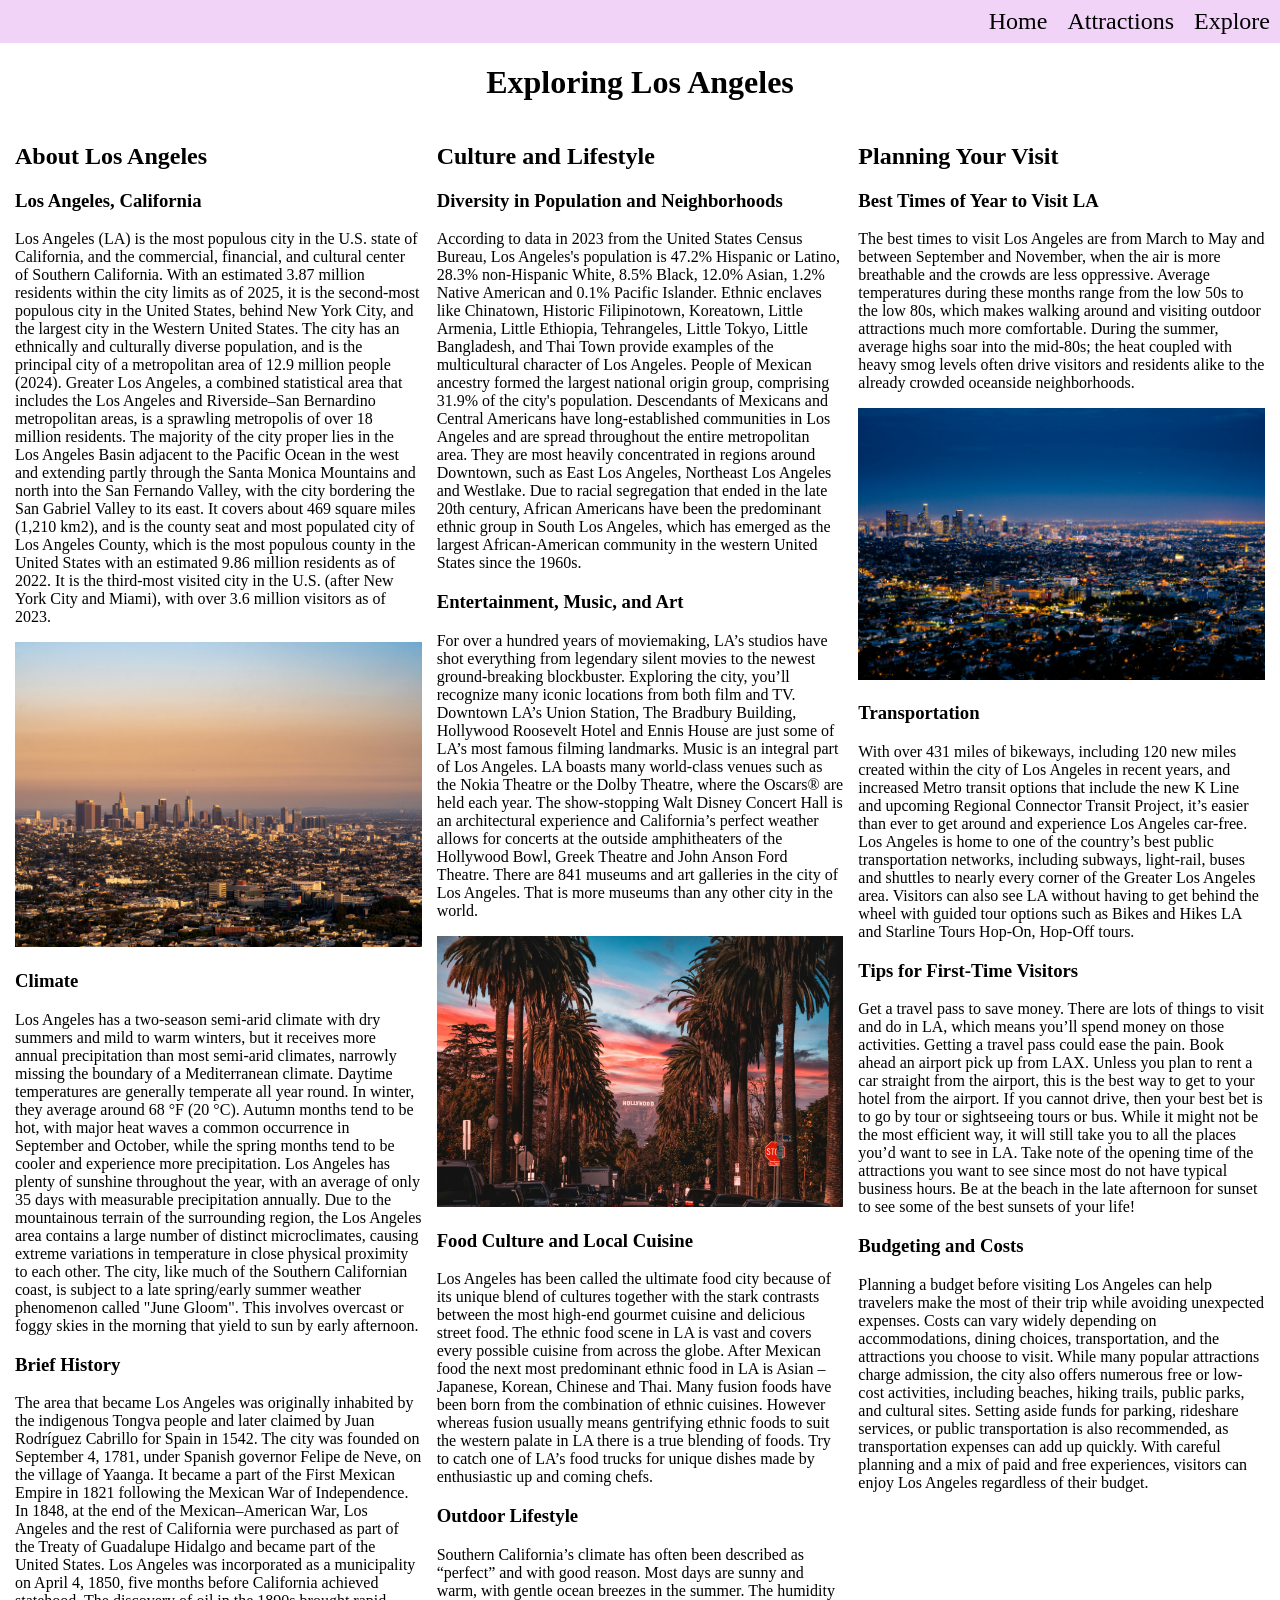
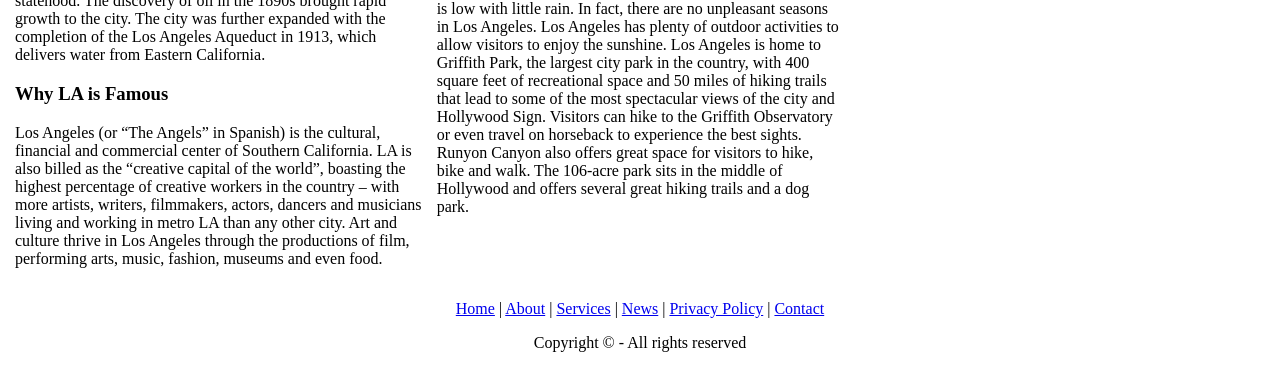
==== index.html @ dab66c5c "Changed medium screen layout again" ====
<!DOCTYPE html>
<html lang="en">
    <head>
        <meta charset="UTF-8">
        <title>Home</title>
        <link rel="stylesheet" href="style.css">
    </head>
    <body>
        <nav class="primary">
            <ul class="navElements">
                <li><a href="index.html">Home</a></li>
                <li><a href="attractions.html">Attractions</a></li>
                <li><a href="local.html">Explore</a></li>
            </ul>
        </nav>
        <h1>Exploring Los Angeles</h1>
        <div class="grid-container">
            <!--ARTICLE 1-->
            <article class="article-one">
                <h2>About Los Angeles</h2>
                <h3>Los Angeles, California</h3>
                <p>Los Angeles (LA) is the most populous city in the U.S. state of California, and the commercial, financial, and cultural center of Southern California. With an estimated 3.87 million residents within the city limits as of 2025, it is the second-most populous city in the United States, behind New York City, and the largest city in the Western United States. The city has an ethnically and culturally diverse population, and is the principal city of a metropolitan area of 12.9 million people (2024). Greater Los Angeles, a combined statistical area that includes the Los Angeles and Riverside–San Bernardino metropolitan areas, is a sprawling metropolis of over 18 million residents. The majority of the city proper lies in the Los Angeles Basin adjacent to the Pacific Ocean in the west and extending partly through the Santa Monica Mountains and north into the San Fernando Valley, with the city bordering the San Gabriel Valley to its east. It covers about 469 square miles (1,210 km2), and is the county seat and most populated city of Los Angeles County, which is the most populous county in the United States with an estimated 9.86 million residents as of 2022. It is the third-most visited city in the U.S. (after New York City and Miami), with over 3.6 million visitors as of 2023.</p>
                <img src="images/index/skyline.jpg" alt="Los Angeles skyline" width="100%" class="right">
                <h3>Climate</h3>
                <p>Los Angeles has a two-season semi-arid climate with dry summers and mild to warm winters, but it receives more annual precipitation than most semi-arid climates, narrowly missing the boundary of a Mediterranean climate. Daytime temperatures are generally temperate all year round. In winter, they average around 68 °F (20 °C). Autumn months tend to be hot, with major heat waves a common occurrence in September and October, while the spring months tend to be cooler and experience more precipitation. Los Angeles has plenty of sunshine throughout the year, with an average of only 35 days with measurable precipitation annually. Due to the mountainous terrain of the surrounding region, the Los Angeles area contains a large number of distinct microclimates, causing extreme variations in temperature in close physical proximity to each other. The city, like much of the Southern Californian coast, is subject to a late spring/early summer weather phenomenon called "June Gloom". This involves overcast or foggy skies in the morning that yield to sun by early afternoon.</p>
                <h3>Brief History</h3>
                <p>The area that became Los Angeles was originally inhabited by the indigenous Tongva people and later claimed by Juan Rodríguez Cabrillo for Spain in 1542. The city was founded on September 4, 1781, under Spanish governor Felipe de Neve, on the village of Yaanga. It became a part of the First Mexican Empire in 1821 following the Mexican War of Independence. In 1848, at the end of the Mexican–American War, Los Angeles and the rest of California were purchased as part of the Treaty of Guadalupe Hidalgo and became part of the United States. Los Angeles was incorporated as a municipality on April 4, 1850, five months before California achieved statehood. The discovery of oil in the 1890s brought rapid growth to the city. The city was further expanded with the completion of the Los Angeles Aqueduct in 1913, which delivers water from Eastern California.</p>
                <h3>Why LA is Famous</h3>
                <p>Los Angeles (or “The Angels” in Spanish) is the cultural, financial and commercial center of Southern California. LA is also billed as the “creative capital of the world”, boasting the highest percentage of creative workers in the country – with more artists, writers, filmmakers, actors, dancers and musicians living and working in metro LA than any other city. Art and culture thrive in Los Angeles through the productions of film, performing arts, music, fashion, museums and even food.</p>
            </article>
            <!--ARTICLE 2-->
            <article class="article-two">
                <h2>Culture and Lifestyle</h2>
                <h3>Diversity in Population and Neighborhoods</h3>
                <p>According to data in 2023 from the United States Census Bureau, Los Angeles's population is 47.2% Hispanic or Latino, 28.3% non-Hispanic White, 8.5% Black, 12.0% Asian, 1.2% Native American and 0.1% Pacific Islander. Ethnic enclaves like Chinatown, Historic Filipinotown, Koreatown, Little Armenia, Little Ethiopia, Tehrangeles, Little Tokyo, Little Bangladesh, and Thai Town provide examples of the multicultural character of Los Angeles. People of Mexican ancestry formed the largest national origin group, comprising 31.9% of the city's population. Descendants of Mexicans and Central Americans have long-established communities in Los Angeles and are spread throughout the entire metropolitan area. They are most heavily concentrated in regions around Downtown, such as East Los Angeles, Northeast Los Angeles and Westlake. Due to racial segregation that ended in the late 20th century, African Americans have been the predominant ethnic group in South Los Angeles, which has emerged as the largest African-American community in the western United States since the 1960s.</p>
                <!-- TABLE ABOUT DEMOGRAPHICS HERE -->
                <h3>Entertainment, Music, and Art</h3>
                <p>For over a hundred years of moviemaking, LA’s studios have shot everything from legendary silent movies to the newest ground-breaking blockbuster. Exploring the city, you’ll recognize many iconic locations from both film and TV. Downtown LA’s Union Station, The Bradbury Building, Hollywood Roosevelt Hotel and Ennis House are just some of LA’s most famous filming landmarks. Music is an integral part of Los Angeles. LA boasts many world-class venues such as the Nokia Theatre or the Dolby Theatre, where the Oscars® are held each year. The show-stopping Walt Disney Concert Hall is an architectural experience and California’s perfect weather allows for concerts at the outside amphitheaters of the Hollywood Bowl, Greek Theatre and John Anson Ford Theatre. There are 841 museums and art galleries in the city of Los Angeles. That is more museums than any other city in the world.</p>
                <img src="images/index/streetview.jpg" alt="Hollywood sign from below between two lines of palm trees" width="100%">
                <h3>Food Culture and Local Cuisine</h3>
                <p>Los Angeles has been called the ultimate food city because of its unique blend of cultures together with the stark contrasts between the most high-end gourmet cuisine and delicious street food. The ethnic food scene in LA is vast and covers every possible cuisine from across the globe. After Mexican food the next most predominant ethnic food in LA is Asian – Japanese, Korean, Chinese and Thai. Many fusion foods have been born from the combination of ethnic cuisines. However whereas fusion usually means gentrifying ethnic foods to suit the western palate in LA there is a true blending of foods. Try to catch one of LA’s food trucks for unique dishes made by enthusiastic up and coming chefs.</p>
                <h3>Outdoor Lifestyle</h3>
                <p>Southern California’s climate has often been described as “perfect” and with good reason. Most days are sunny and warm, with gentle ocean breezes in the summer.  The humidity is low with little rain.  In fact, there are no unpleasant seasons in Los Angeles. Los Angeles has plenty of outdoor activities to allow visitors to enjoy the sunshine. Los Angeles is home to Griffith Park, the largest city park in the country, with 400 square feet of recreational space and 50 miles of hiking trails that lead to some of the most spectacular views of the city and Hollywood Sign. Visitors can hike to the Griffith Observatory or even travel on horseback to experience the best sights. Runyon Canyon also offers great space for visitors to hike, bike and walk. The 106-acre park sits in the middle of Hollywood and offers several great hiking trails and a dog park.</p>
            </article>
            <!--ARTICLE 3-->
            <article class="article-three">
                <h2>Planning Your Visit</h2>
                <h3>Best Times of Year to Visit LA</h3>
                <p>The best times to visit Los Angeles are from March to May and between September and November, when the air is more breathable and the crowds are less oppressive. Average temperatures during these months range from the low 50s to the low 80s, which makes walking around and visiting outdoor attractions much more comfortable. During the summer, average highs soar into the mid-80s; the heat coupled with heavy smog levels often drive visitors and residents alike to the already crowded oceanside neighborhoods.</p>
                <img src="images/index/nighttime.jpg" alt="Los Angeles skyline at night" width="100%">
                <h3>Transportation</h3>
                <p>With over 431 miles of bikeways, including 120 new miles created within the city of Los Angeles in recent years, and increased Metro transit options that include the new K Line and upcoming Regional Connector Transit Project, it’s easier than ever to get around and experience Los Angeles car-free. Los Angeles is home to one of the country’s best public transportation networks, including subways, light-rail, buses and shuttles to nearly every corner of the Greater Los Angeles area. Visitors can also see LA without having to get behind the wheel with guided tour options such as Bikes and Hikes LA and Starline Tours Hop-On, Hop-Off tours.</p>
                <h3>Tips for First-Time Visitors</h3>
                <p>Get a travel pass to save money. There are lots of things to visit and do in LA, which means you’ll spend money on those activities. Getting a travel pass could ease the pain. Book ahead an airport pick up from LAX. Unless you plan to rent a car straight from the airport, this is the best way to get to your hotel from the airport. If you cannot drive, then your best bet is to go by tour or sightseeing tours or bus. While it might not be the most efficient way, it will still take you to all the places you’d want to see in LA. Take note of the opening time of the attractions you want to see since most do not have typical business hours. Be at the beach in the late afternoon for sunset to see some of the best sunsets of your life!</p>
                <h3>Budgeting and Costs</h3>
                <p>Planning a budget before visiting Los Angeles can help travelers make the most of their trip while avoiding unexpected expenses. Costs can vary widely depending on accommodations, dining choices, transportation, and the attractions you choose to visit. While many popular attractions charge admission, the city also offers numerous free or low-cost activities, including beaches, hiking trails, public parks, and cultural sites. Setting aside funds for parking, rideshare services, or public transportation is also recommended, as transportation expenses can add up quickly. With careful planning and a mix of paid and free experiences, visitors can enjoy Los Angeles regardless of their budget.</p>
            </article>
        </div>
        <footer>
            <p><a href="#">Home</a> | <a href="#">About</a> | <a href="#">Services</a> | <a href="#">News</a> | <a href="#">Privacy Policy</a> | <a href="#">Contact</a></p>
            <p>Copyright &copy; - All rights reserved</p>
        </footer>
    </body>
</html>
---- style.css ----
/* grid arrangements */
.article-one { grid-area: articleOne; }
.article-two { grid-area: articleTwo; }
.article-three { grid-area: articleThree; }
/* default for small screen sizes */
.grid-container {
    display: grid;
    grid-template-columns: 1fr;
    grid-template-areas:
        'articleOne'
        'articleTwo'
        'articleThree';
    margin-right: 15px;
    margin-left: 15px;
}
/* default font and size */
html {
    font-family: Georgia, 'Times New Roman', Times, serif;
    font-size: 16px;
}
/* body */
body { margin: 0; }
/* navbar */
nav.primary {
    width: 100%;
    background-color: #f0d3f7;
    font-size: 1.5rem;
    font-family: Georgia, 'Times New Roman', Times, serif;
}
.navElements {
    display: flex;
    justify-content: right;
    align-items: center;
    margin: 0;
}
.navElements li {
    display: block;
    list-style-type: none;
    padding: 8px 10px;
}
.navElements a {
    color: #000000;
    text-decoration: none;
}
.navElements a:hover {
    border: solid 2px #053225;
    border-radius: 5px;
}
/* h1 */
h1 {
    text-align: center;
}
footer { text-align: center; }
footer > p { text-align: center; }
/* medium screens */
@media (min-width: 768px) {
    .grid-container {
        grid-template-columns: repeat(2, 1fr);
        grid-template-areas:
            'articleOne articleOne'
            'articleTwo articleThree';
        gap: 15px;
    }
}
/*  large screens */
@media (min-width: 992px) {
    .grid-container {
        grid-template-columns: repeat(3, 1fr);
        grid-template-areas:
            'articleOne articleTwo articleThree';
        gap: 15px;
    }
}
/* colors to use: #B4656F, #053225, #F0D3F7 */
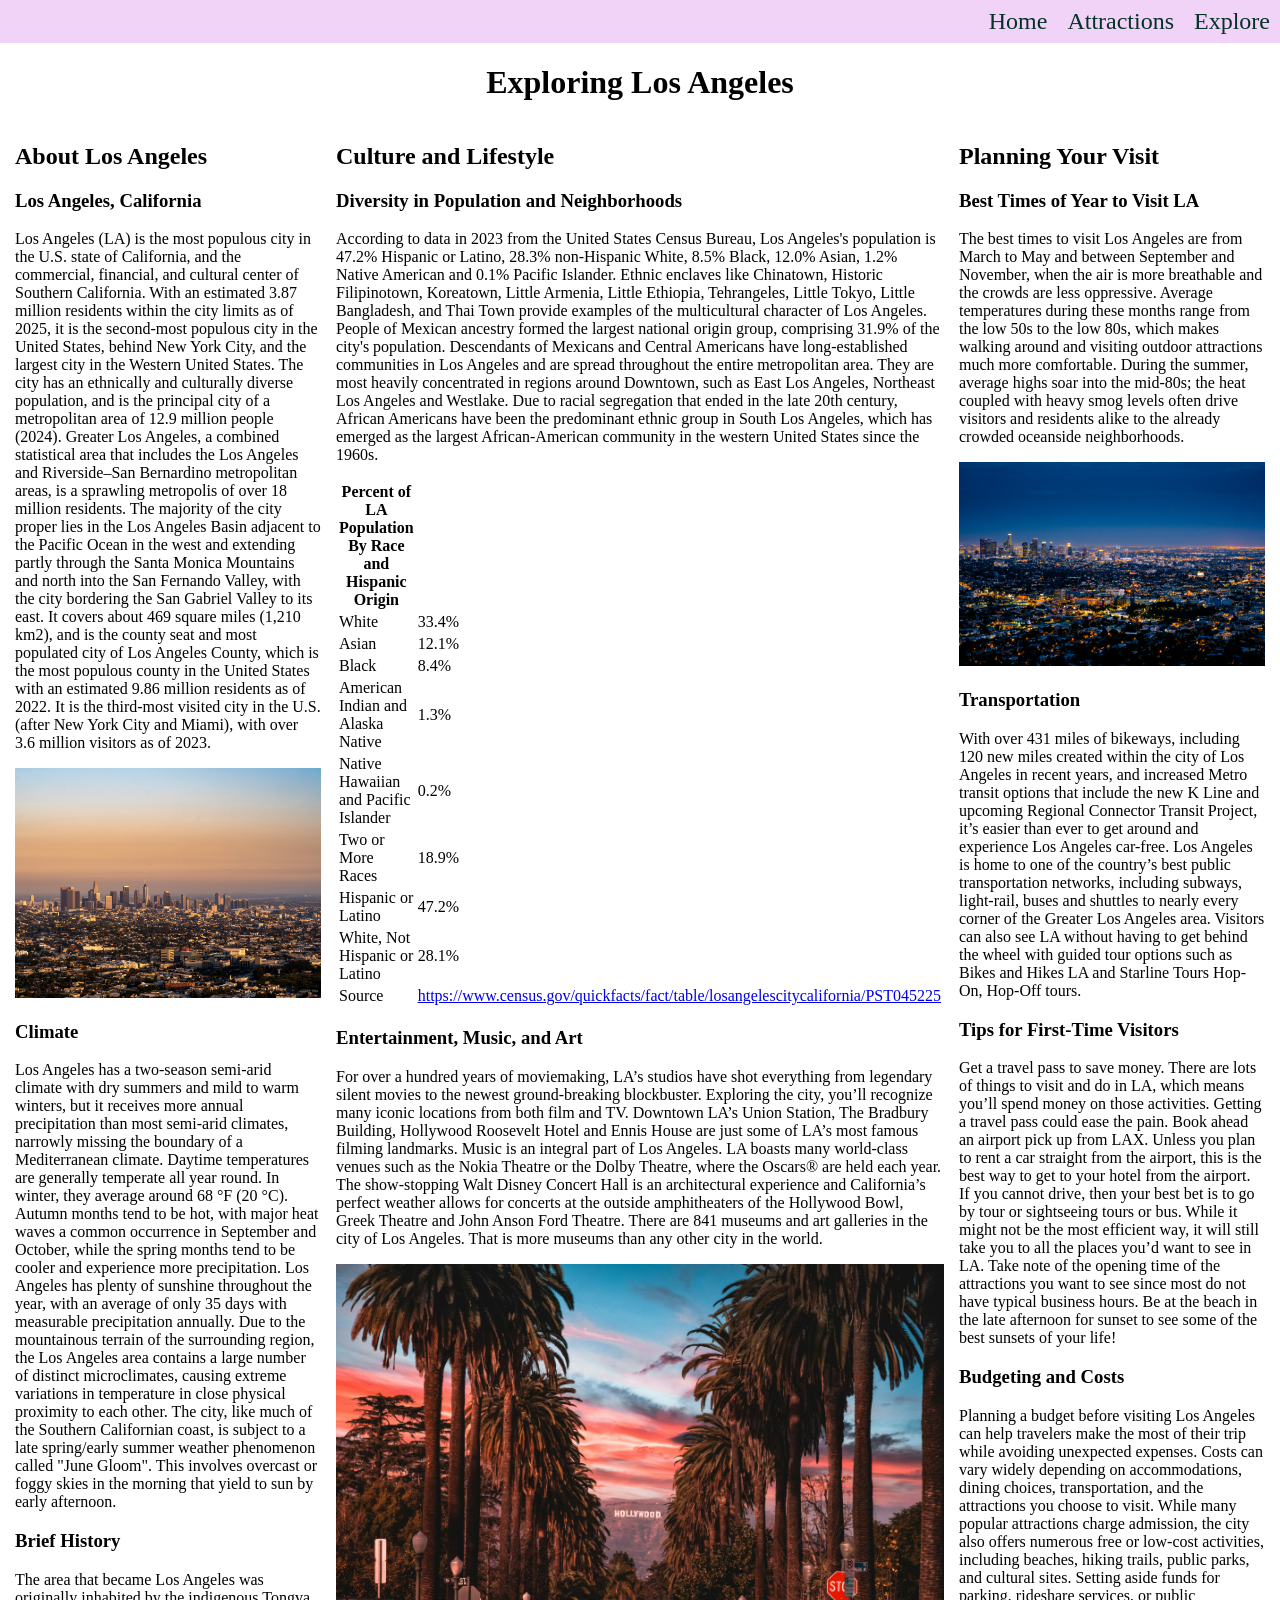
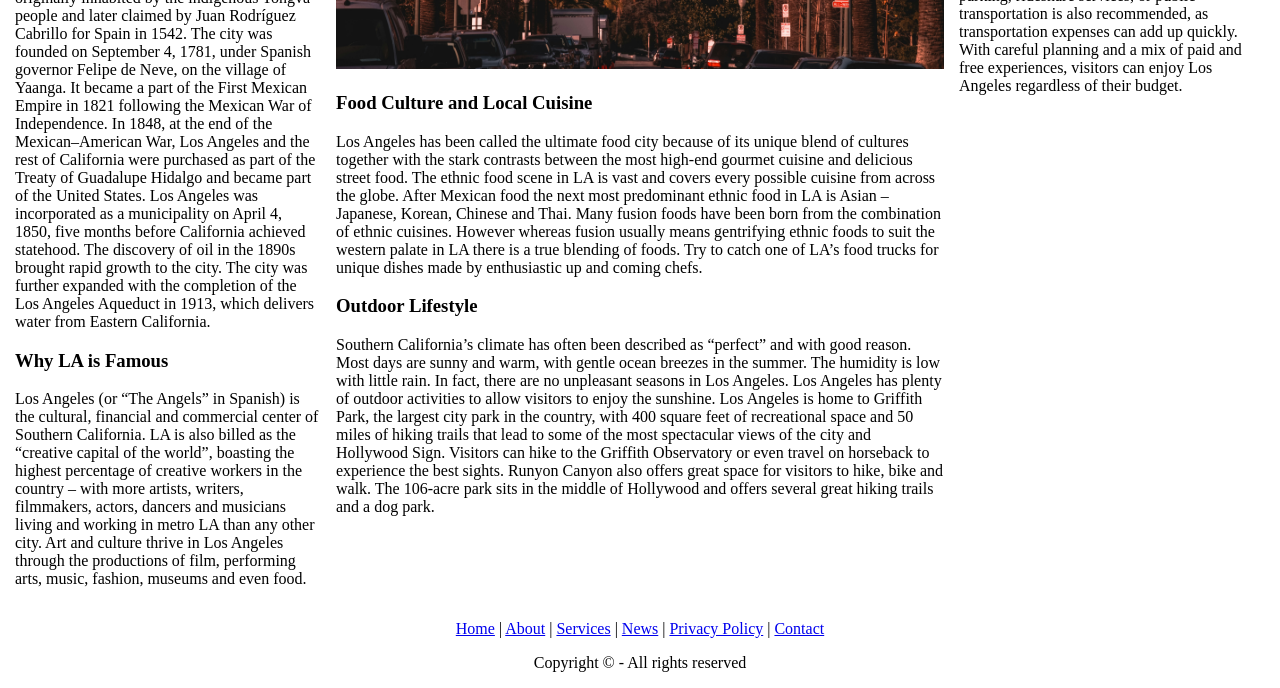
==== commit 90c5264a: "Demographic table added" ====
--- a/index.html
+++ b/index.html
@@ -33,7 +33,52 @@
                 <h2>Culture and Lifestyle</h2>
                 <h3>Diversity in Population and Neighborhoods</h3>
                 <p>According to data in 2023 from the United States Census Bureau, Los Angeles's population is 47.2% Hispanic or Latino, 28.3% non-Hispanic White, 8.5% Black, 12.0% Asian, 1.2% Native American and 0.1% Pacific Islander. Ethnic enclaves like Chinatown, Historic Filipinotown, Koreatown, Little Armenia, Little Ethiopia, Tehrangeles, Little Tokyo, Little Bangladesh, and Thai Town provide examples of the multicultural character of Los Angeles. People of Mexican ancestry formed the largest national origin group, comprising 31.9% of the city's population. Descendants of Mexicans and Central Americans have long-established communities in Los Angeles and are spread throughout the entire metropolitan area. They are most heavily concentrated in regions around Downtown, such as East Los Angeles, Northeast Los Angeles and Westlake. Due to racial segregation that ended in the late 20th century, African Americans have been the predominant ethnic group in South Los Angeles, which has emerged as the largest African-American community in the western United States since the 1960s.</p>
-                <!-- TABLE ABOUT DEMOGRAPHICS HERE -->
+                <!-- TABLE ABOUT DEMOGRAPHICS -->
+                <table>
+                    <thead>
+                        <th>Percent of LA Population By Race and Hispanic Origin</th>
+                    </thead>
+                    <tbody>
+                        <tr>
+                            <td>White</td>
+                            <td>33.4%</td>
+                        </tr>
+                        <tr>
+                            <td>Asian</td>
+                            <td>12.1%</td>
+                        </tr>
+                        <tr>
+                            <td>Black</td>
+                            <td>8.4%</td>
+                        </tr>
+                        <tr>
+                            <td>American Indian and Alaska Native</td>
+                            <td>1.3%</td>
+                        </tr>
+                        <tr>
+                            <td>Native Hawaiian and Pacific Islander</td>
+                            <td>0.2%</td>
+                        </tr>
+                        <tr>
+                            <td>Two or More Races</td>
+                            <td>18.9%</td>
+                        </tr>
+                        <tr>
+                            <td>Hispanic or Latino</td>
+                            <td>47.2%</td>
+                        </tr>
+                        <tr>
+                            <td>White, Not Hispanic or Latino</td>
+                            <td>28.1%</td>
+                        </tr>
+                    </tbody>
+                    <tfoot>
+                        <tr>
+                            <td>Source</td>
+                            <td><a href="https://www.census.gov/quickfacts/fact/table/losangelescitycalifornia/PST045225" target="_blank">https://www.census.gov/quickfacts/fact/table/losangelescitycalifornia/PST045225</a></td>
+                        </tr>
+                    </tfoot>
+                </table>
                 <h3>Entertainment, Music, and Art</h3>
                 <p>For over a hundred years of moviemaking, LA’s studios have shot everything from legendary silent movies to the newest ground-breaking blockbuster. Exploring the city, you’ll recognize many iconic locations from both film and TV. Downtown LA’s Union Station, The Bradbury Building, Hollywood Roosevelt Hotel and Ennis House are just some of LA’s most famous filming landmarks. Music is an integral part of Los Angeles. LA boasts many world-class venues such as the Nokia Theatre or the Dolby Theatre, where the Oscars® are held each year. The show-stopping Walt Disney Concert Hall is an architectural experience and California’s perfect weather allows for concerts at the outside amphitheaters of the Hollywood Bowl, Greek Theatre and John Anson Ford Theatre. There are 841 museums and art galleries in the city of Los Angeles. That is more museums than any other city in the world.</p>
                 <img src="images/index/streetview.jpg" alt="Hollywood sign from below between two lines of palm trees" width="100%">
--- a/style.css
+++ b/style.css
@@ -39,7 +39,7 @@
     padding: 8px 10px;
 }
 .navElements a {
-    color: #000000;
+    color: #053225;
     text-decoration: none;
 }
 .navElements a:hover {
@@ -49,6 +49,7 @@
 /* h1 */
 h1 {
     text-align: center;
+    
 }
 footer { text-align: center; }
 footer > p { text-align: center; }
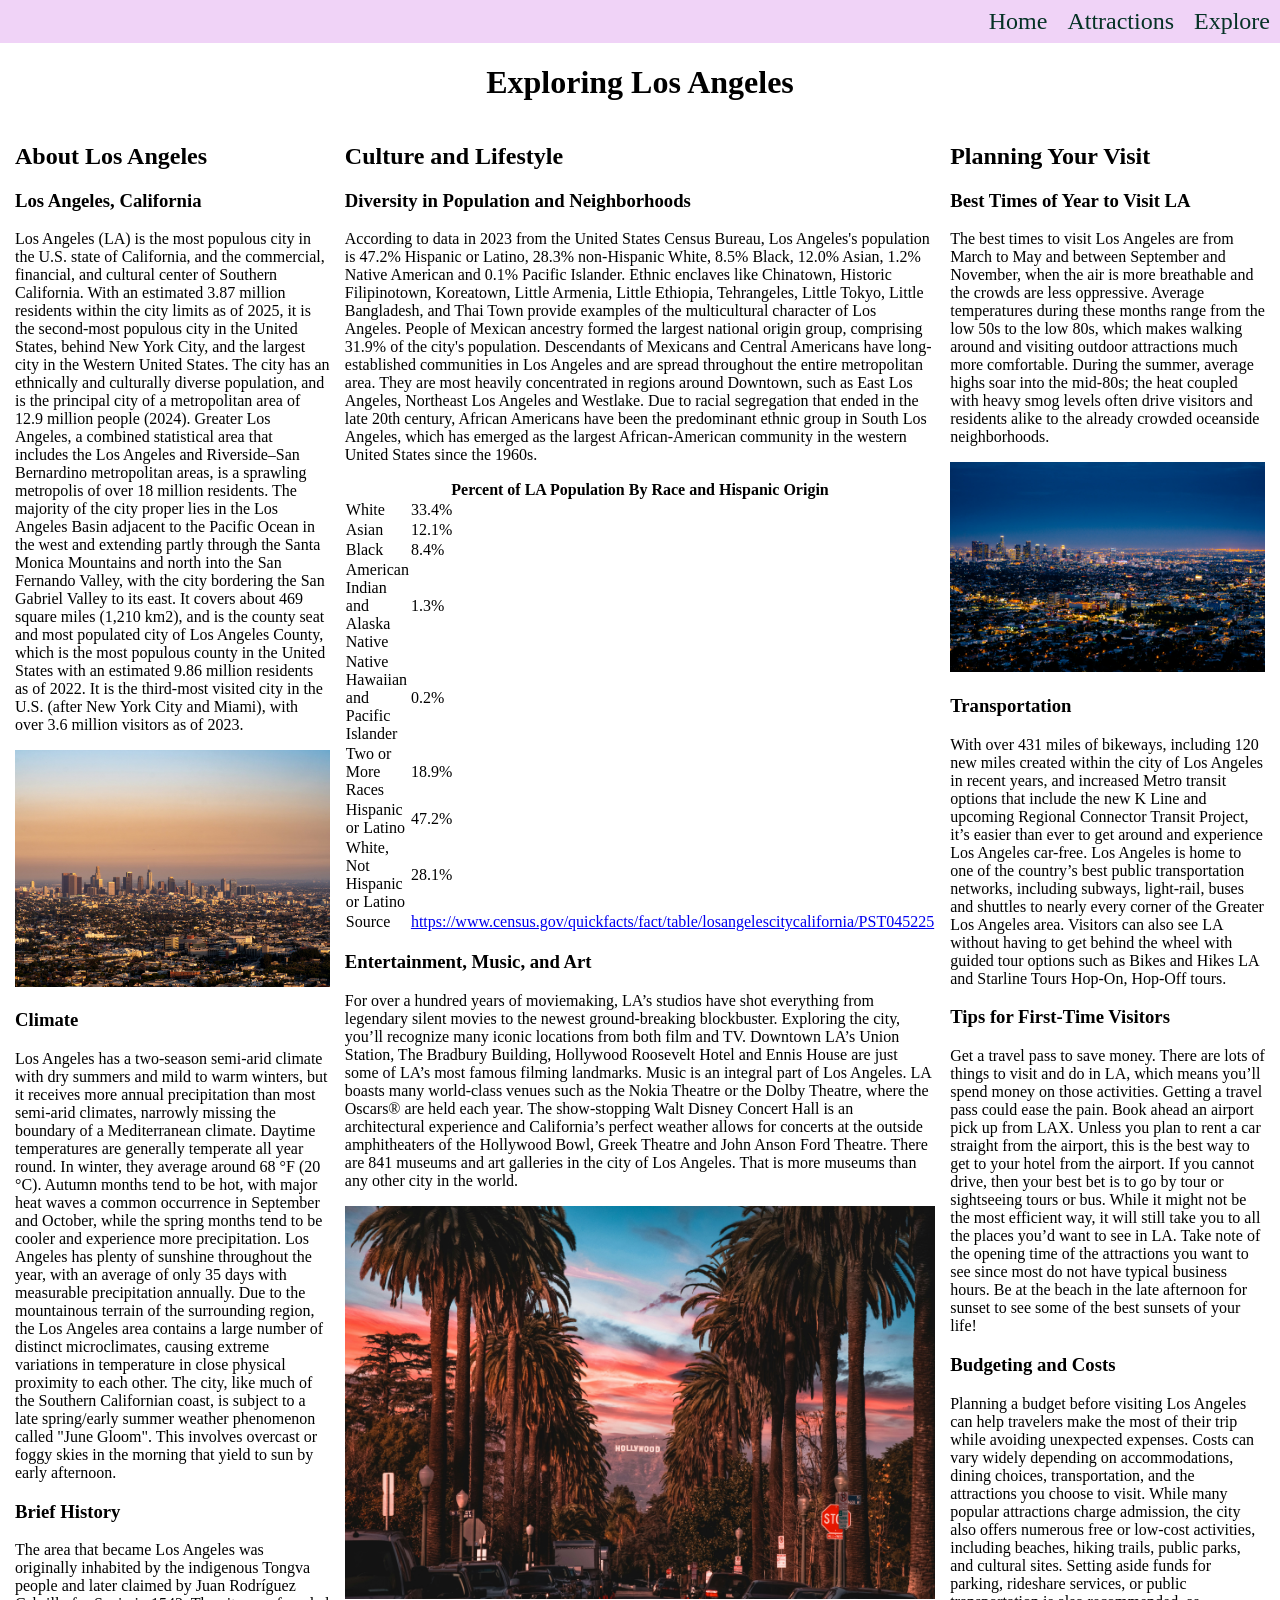
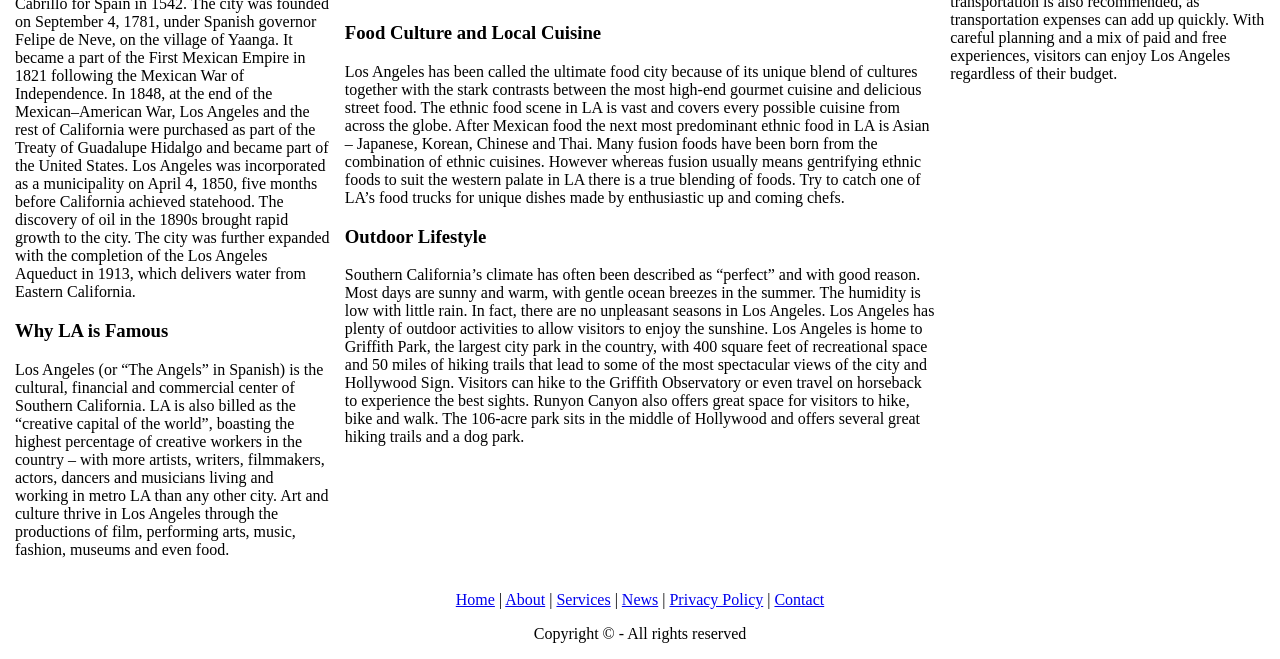
==== commit 771458d3: "Adding embedded media" ====
--- a/index.html
+++ b/index.html
@@ -36,7 +36,7 @@
                 <!-- TABLE ABOUT DEMOGRAPHICS -->
                 <table>
                     <thead>
-                        <th>Percent of LA Population By Race and Hispanic Origin</th>
+                        <th colspan="2">Percent of LA Population By Race and Hispanic Origin</th>
                     </thead>
                     <tbody>
                         <tr>
--- a/style.css
+++ b/style.css
@@ -49,7 +49,11 @@
 /* h1 */
 h1 {
     text-align: center;
-    
+
+}
+/* table */
+table {
+    border-collapse: collapse;
 }
 footer { text-align: center; }
 footer > p { text-align: center; }
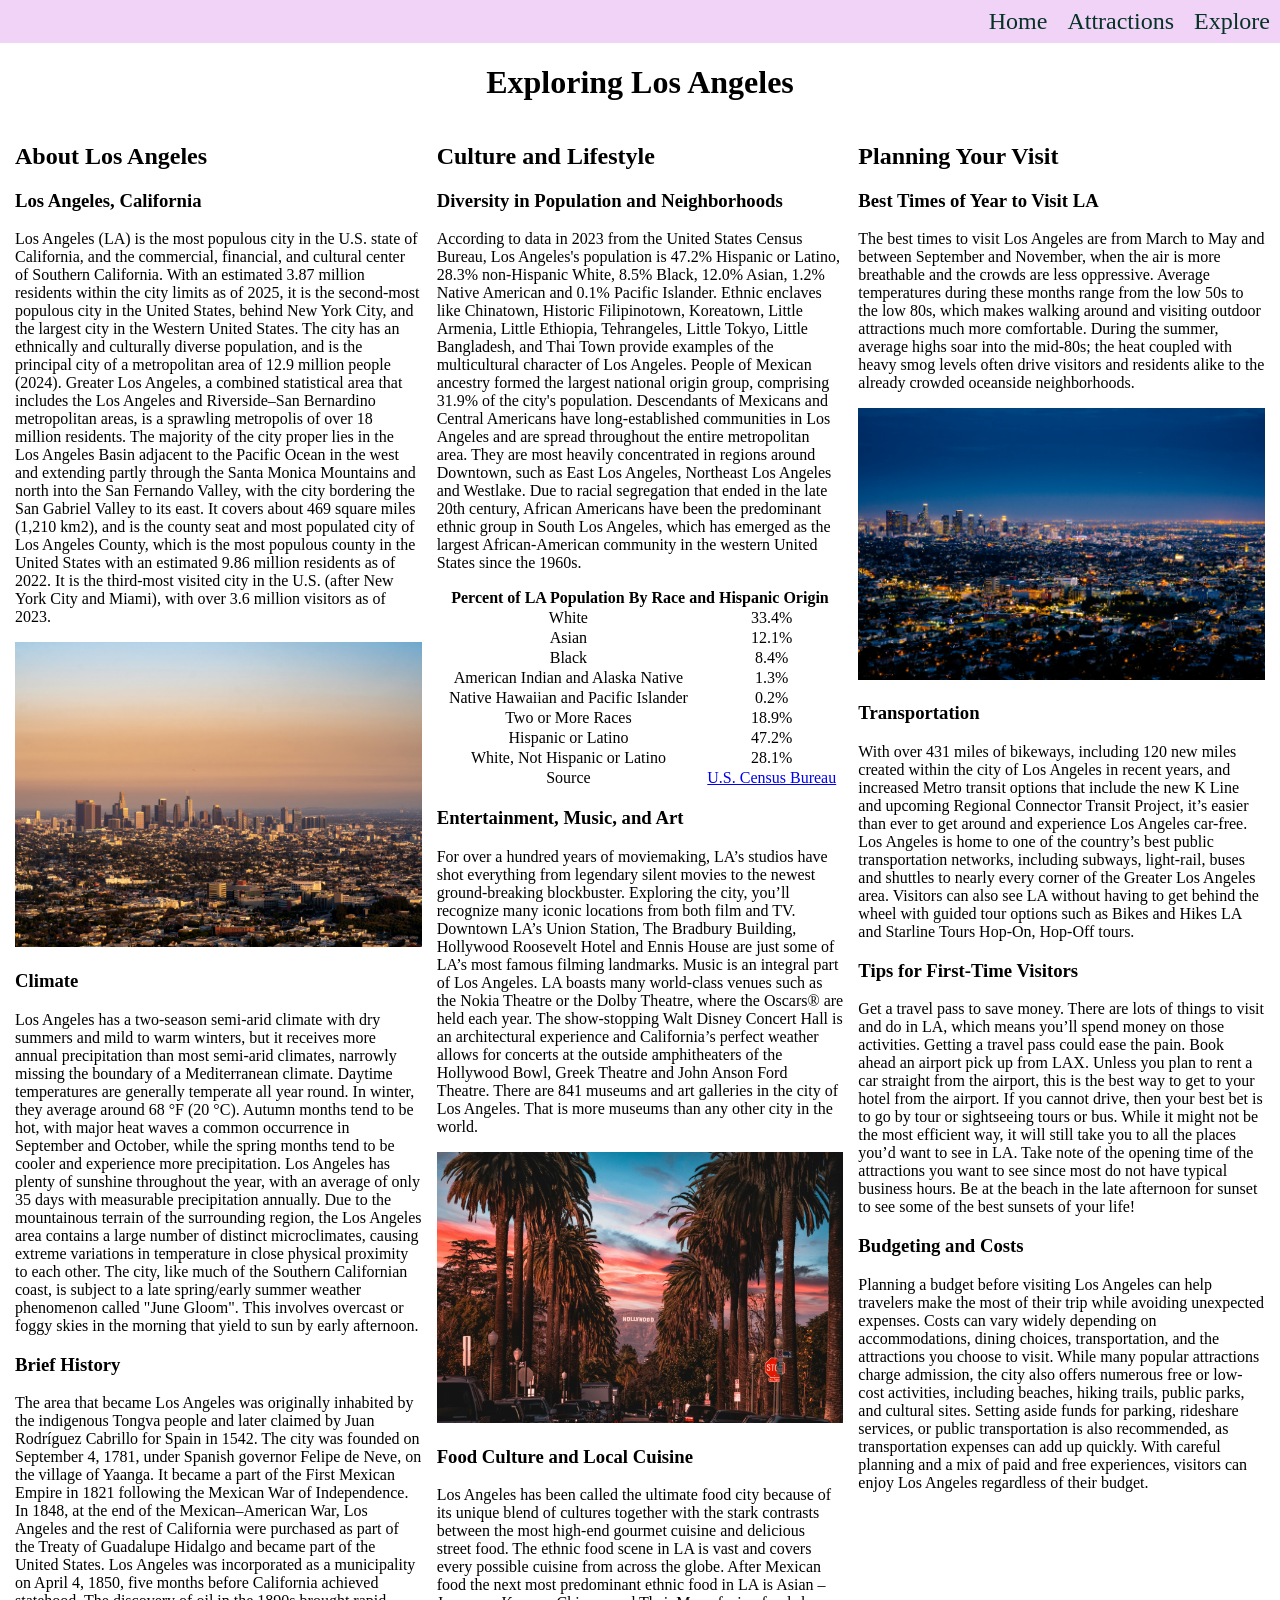
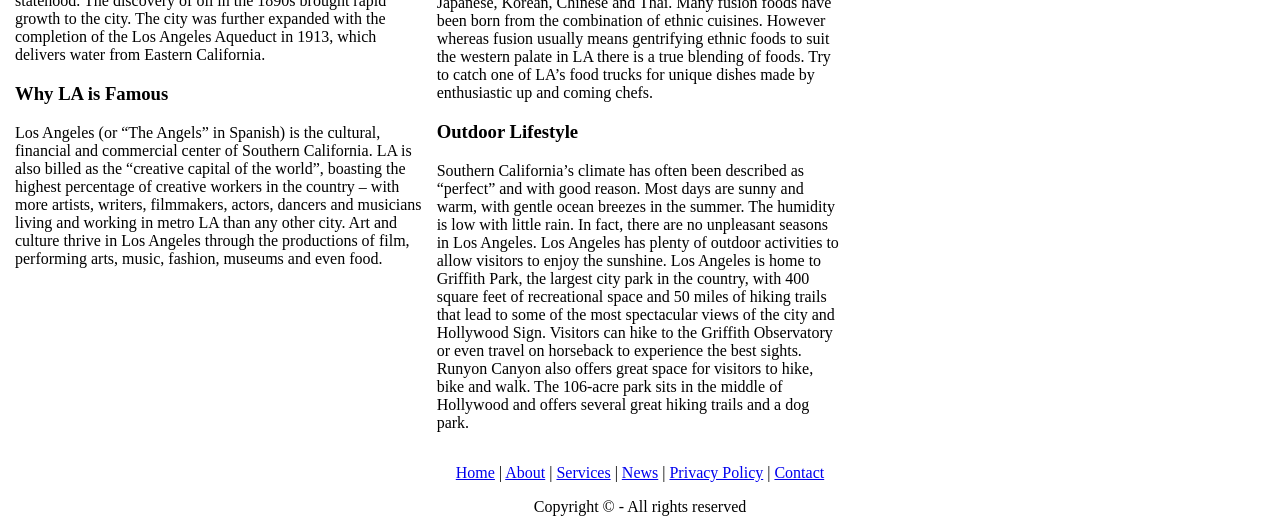
==== commit ab77d527: "Changing hyperlink in table" ====
--- a/index.html
+++ b/index.html
@@ -75,7 +75,7 @@
                     <tfoot>
                         <tr>
                             <td>Source</td>
-                            <td><a href="https://www.census.gov/quickfacts/fact/table/losangelescitycalifornia/PST045225" target="_blank">https://www.census.gov/quickfacts/fact/table/losangelescitycalifornia/PST045225</a></td>
+                            <td><a href="https://www.census.gov/quickfacts/fact/table/losangelescitycalifornia/PST045225" target="_blank">U.S. Census Bureau</a></td>
                         </tr>
                     </tfoot>
                 </table>
--- a/style.css
+++ b/style.css
@@ -54,6 +54,10 @@
 /* table */
 table {
     border-collapse: collapse;
+    width: 100%;
+}
+table td {
+    text-align: center;
 }
 footer { text-align: center; }
 footer > p { text-align: center; }
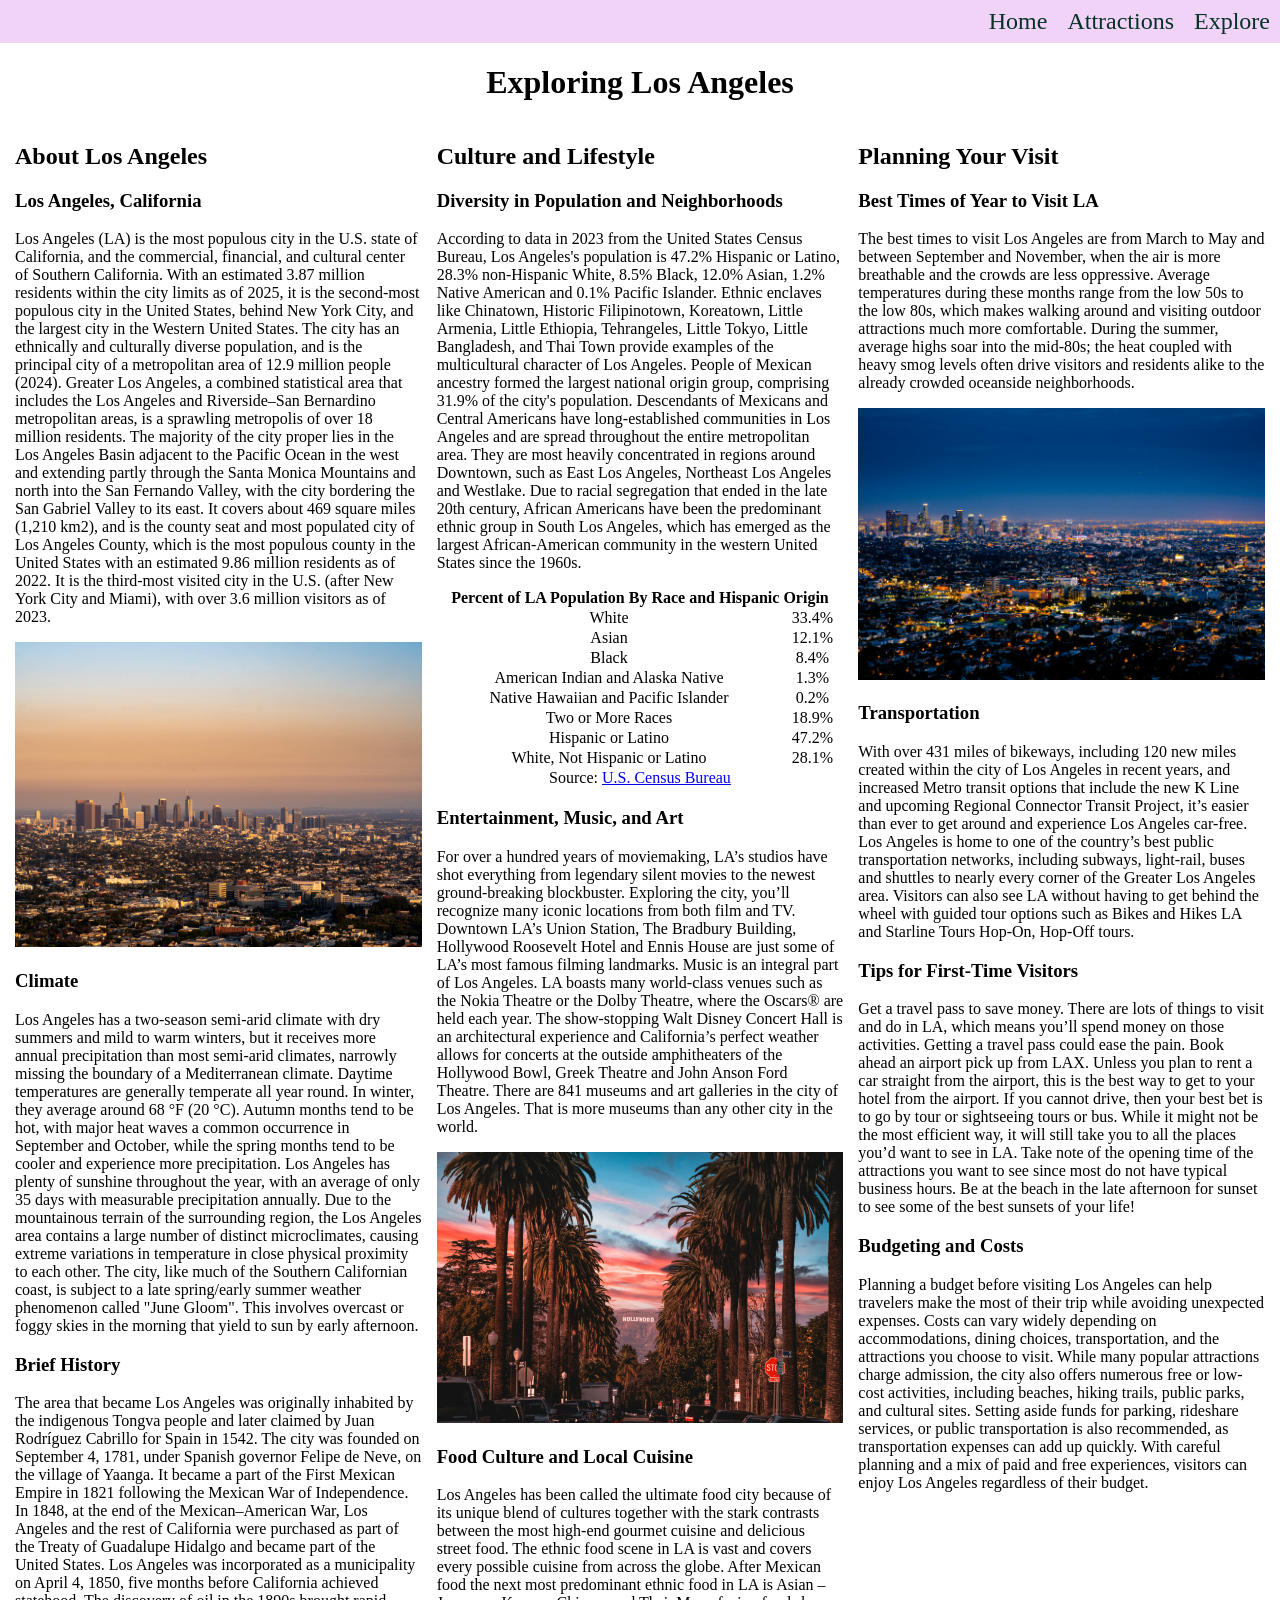
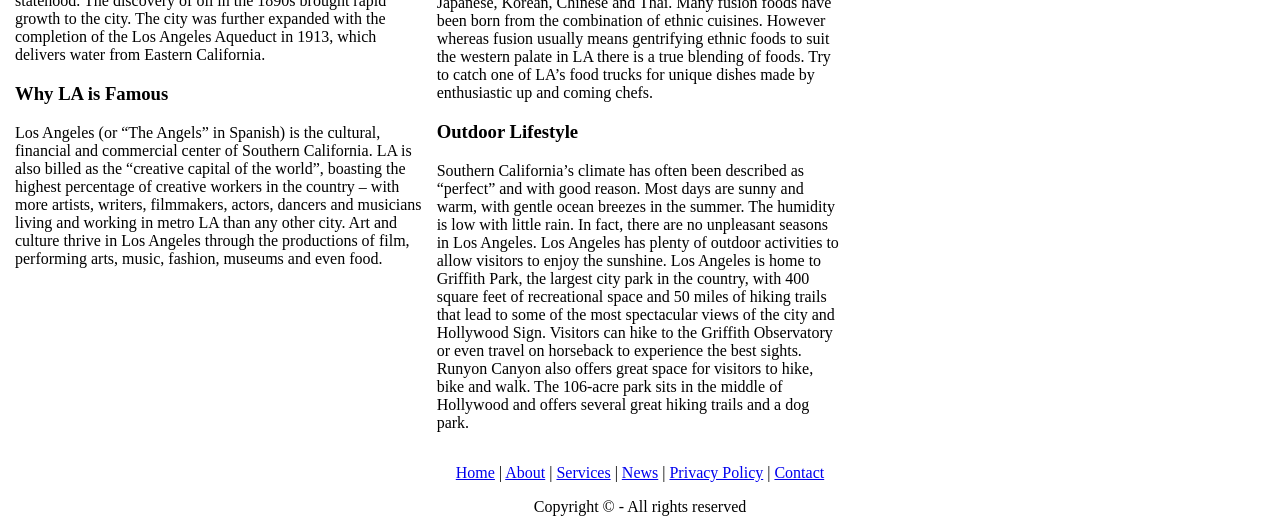
==== commit 40f66af7: "source colspan" ====
--- a/index.html
+++ b/index.html
@@ -74,8 +74,7 @@
                     </tbody>
                     <tfoot>
                         <tr>
-                            <td>Source</td>
-                            <td><a href="https://www.census.gov/quickfacts/fact/table/losangelescitycalifornia/PST045225" target="_blank">U.S. Census Bureau</a></td>
+                            <td colspan="2">Source: <a href="https://www.census.gov/quickfacts/fact/table/losangelescitycalifornia/PST045225" target="_blank">U.S. Census Bureau</a></td>
                         </tr>
                     </tfoot>
                 </table>
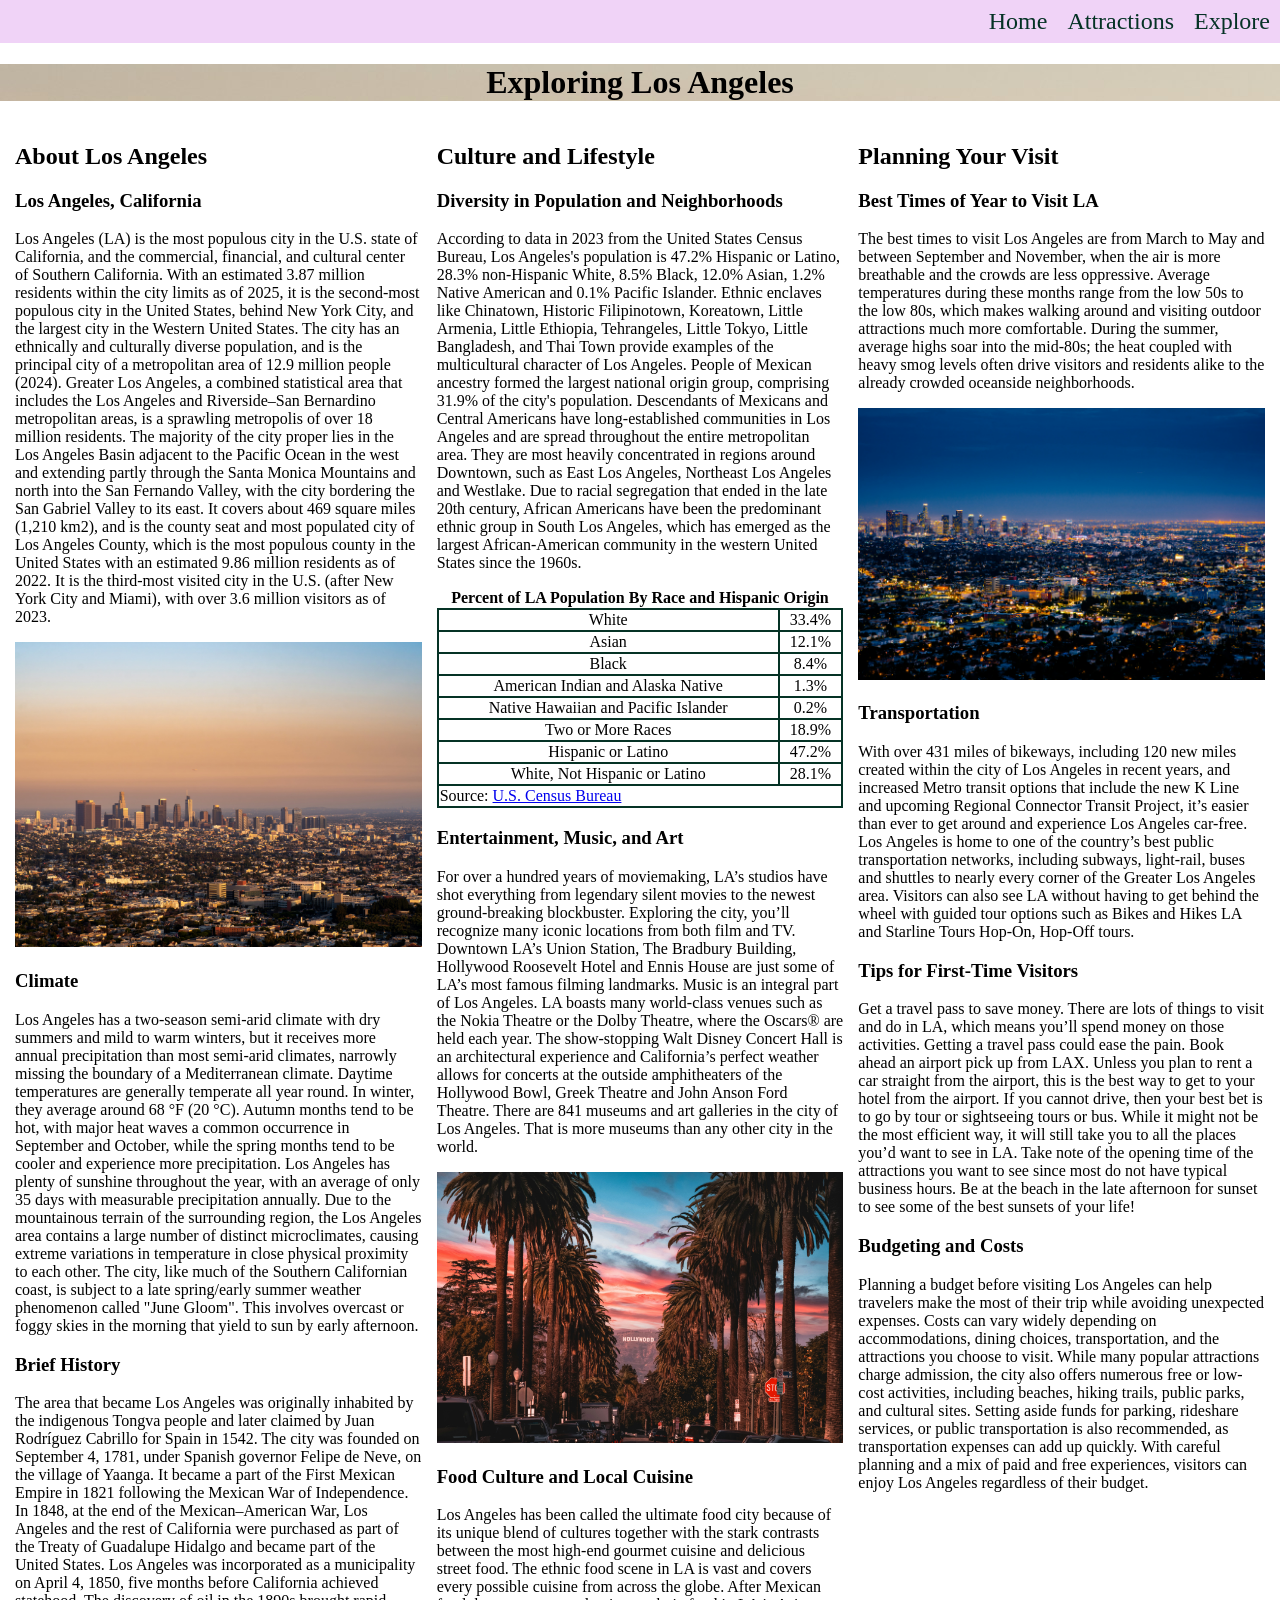
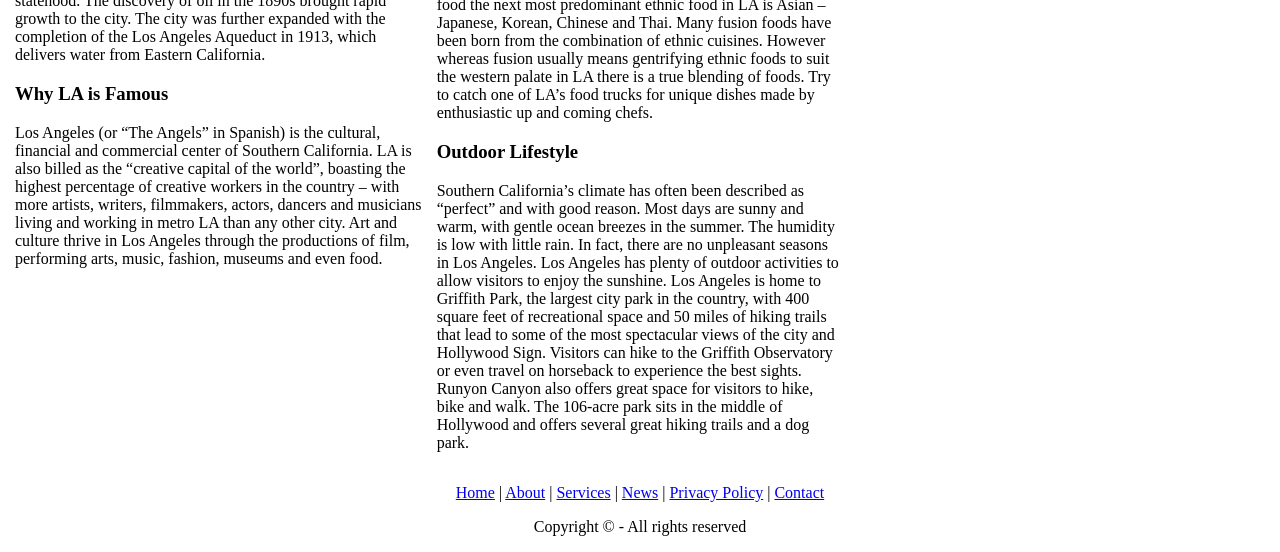
==== commit ccd89006: "Adding hero image to home page" ====
--- a/index.html
+++ b/index.html
@@ -13,7 +13,9 @@
                 <li><a href="local.html">Explore</a></li>
             </ul>
         </nav>
-        <h1>Exploring Los Angeles</h1>
+        <div id="home-hero">
+            <h1>Exploring Los Angeles</h1>
+        </div>
         <div class="grid-container">
             <!--ARTICLE 1-->
             <article class="article-one">
--- a/style.css
+++ b/style.css
@@ -58,6 +58,10 @@
 }
 table td {
     text-align: center;
+    border: solid 2px #053225;
+}
+tfoot td {
+    text-align: left;
 }
 footer { text-align: center; }
 footer > p { text-align: center; }
@@ -80,4 +84,8 @@
         gap: 15px;
     }
 }
+#home-hero {
+    background-image: url(images/index/homeHero.jpg);
+    height: 20%;
+}
 /* colors to use: #B4656F, #053225, #F0D3F7 */
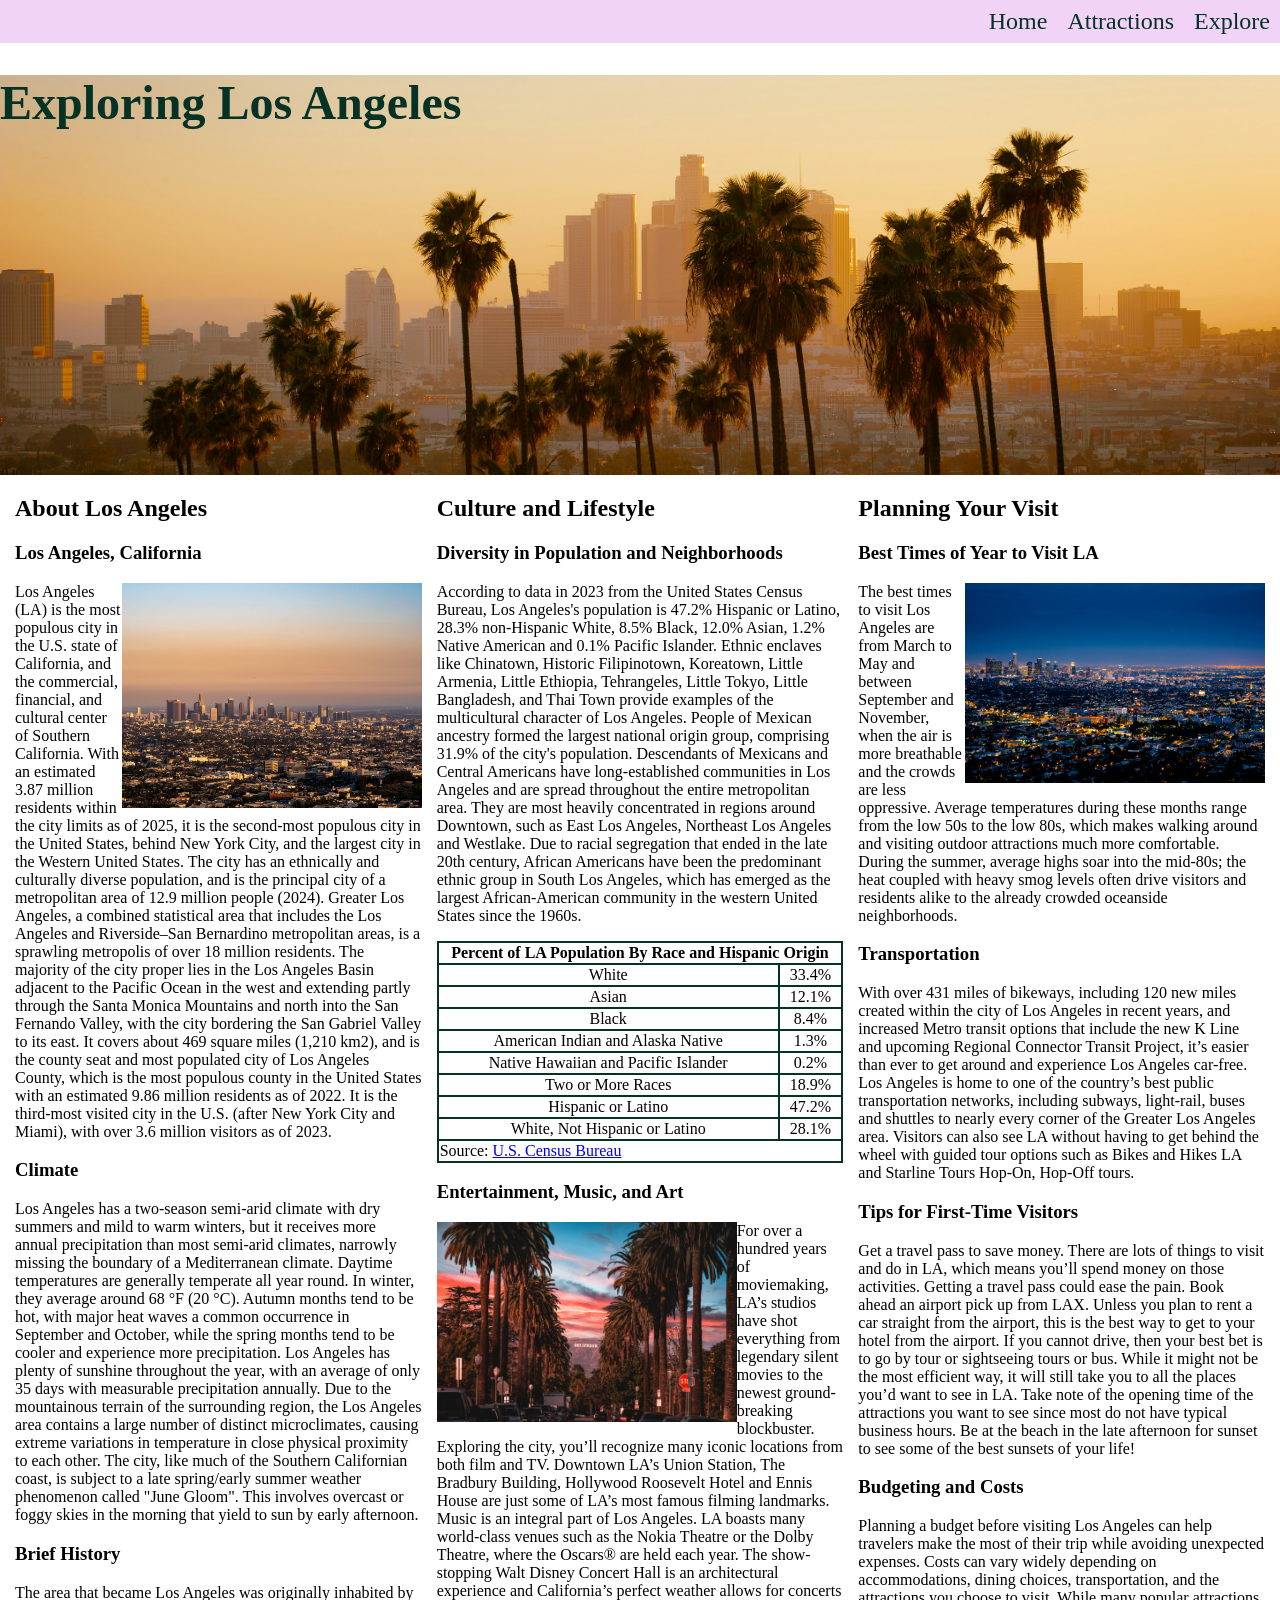
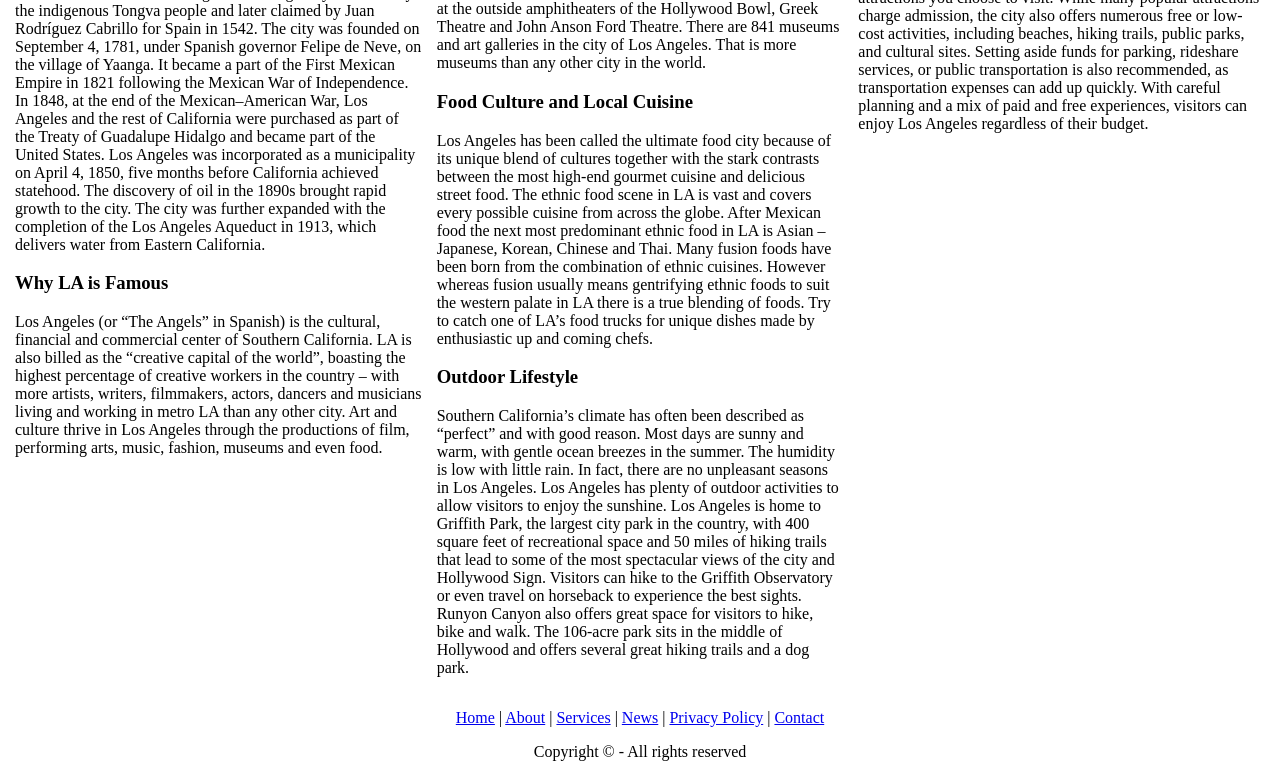
==== commit 7f0e8829: "Floating images" ====
--- a/index.html
+++ b/index.html
@@ -21,9 +21,9 @@
             <article class="article-one">
                 <h2>About Los Angeles</h2>
                 <h3>Los Angeles, California</h3>
+                <img src="images/index/skyline.jpg" alt="Los Angeles skyline" width="300px" class="img-right">
                 <p>Los Angeles (LA) is the most populous city in the U.S. state of California, and the commercial, financial, and cultural center of Southern California. With an estimated 3.87 million residents within the city limits as of 2025, it is the second-most populous city in the United States, behind New York City, and the largest city in the Western United States. The city has an ethnically and culturally diverse population, and is the principal city of a metropolitan area of 12.9 million people (2024). Greater Los Angeles, a combined statistical area that includes the Los Angeles and Riverside–San Bernardino metropolitan areas, is a sprawling metropolis of over 18 million residents. The majority of the city proper lies in the Los Angeles Basin adjacent to the Pacific Ocean in the west and extending partly through the Santa Monica Mountains and north into the San Fernando Valley, with the city bordering the San Gabriel Valley to its east. It covers about 469 square miles (1,210 km2), and is the county seat and most populated city of Los Angeles County, which is the most populous county in the United States with an estimated 9.86 million residents as of 2022. It is the third-most visited city in the U.S. (after New York City and Miami), with over 3.6 million visitors as of 2023.</p>
-                <img src="images/index/skyline.jpg" alt="Los Angeles skyline" width="100%" class="right">
-                <h3>Climate</h3>
+                <h3 style="clear:both;">Climate</h3>
                 <p>Los Angeles has a two-season semi-arid climate with dry summers and mild to warm winters, but it receives more annual precipitation than most semi-arid climates, narrowly missing the boundary of a Mediterranean climate. Daytime temperatures are generally temperate all year round. In winter, they average around 68 °F (20 °C). Autumn months tend to be hot, with major heat waves a common occurrence in September and October, while the spring months tend to be cooler and experience more precipitation. Los Angeles has plenty of sunshine throughout the year, with an average of only 35 days with measurable precipitation annually. Due to the mountainous terrain of the surrounding region, the Los Angeles area contains a large number of distinct microclimates, causing extreme variations in temperature in close physical proximity to each other. The city, like much of the Southern Californian coast, is subject to a late spring/early summer weather phenomenon called "June Gloom". This involves overcast or foggy skies in the morning that yield to sun by early afternoon.</p>
                 <h3>Brief History</h3>
                 <p>The area that became Los Angeles was originally inhabited by the indigenous Tongva people and later claimed by Juan Rodríguez Cabrillo for Spain in 1542. The city was founded on September 4, 1781, under Spanish governor Felipe de Neve, on the village of Yaanga. It became a part of the First Mexican Empire in 1821 following the Mexican War of Independence. In 1848, at the end of the Mexican–American War, Los Angeles and the rest of California were purchased as part of the Treaty of Guadalupe Hidalgo and became part of the United States. Los Angeles was incorporated as a municipality on April 4, 1850, five months before California achieved statehood. The discovery of oil in the 1890s brought rapid growth to the city. The city was further expanded with the completion of the Los Angeles Aqueduct in 1913, which delivers water from Eastern California.</p>
@@ -81,9 +81,9 @@
                     </tfoot>
                 </table>
                 <h3>Entertainment, Music, and Art</h3>
+                <img src="images/index/streetview.jpg" alt="Hollywood sign from below between two lines of palm trees" width="300px" class="img-left">
                 <p>For over a hundred years of moviemaking, LA’s studios have shot everything from legendary silent movies to the newest ground-breaking blockbuster. Exploring the city, you’ll recognize many iconic locations from both film and TV. Downtown LA’s Union Station, The Bradbury Building, Hollywood Roosevelt Hotel and Ennis House are just some of LA’s most famous filming landmarks. Music is an integral part of Los Angeles. LA boasts many world-class venues such as the Nokia Theatre or the Dolby Theatre, where the Oscars® are held each year. The show-stopping Walt Disney Concert Hall is an architectural experience and California’s perfect weather allows for concerts at the outside amphitheaters of the Hollywood Bowl, Greek Theatre and John Anson Ford Theatre. There are 841 museums and art galleries in the city of Los Angeles. That is more museums than any other city in the world.</p>
-                <img src="images/index/streetview.jpg" alt="Hollywood sign from below between two lines of palm trees" width="100%">
-                <h3>Food Culture and Local Cuisine</h3>
+                <h3 style="clear:both;">Food Culture and Local Cuisine</h3>
                 <p>Los Angeles has been called the ultimate food city because of its unique blend of cultures together with the stark contrasts between the most high-end gourmet cuisine and delicious street food. The ethnic food scene in LA is vast and covers every possible cuisine from across the globe. After Mexican food the next most predominant ethnic food in LA is Asian – Japanese, Korean, Chinese and Thai. Many fusion foods have been born from the combination of ethnic cuisines. However whereas fusion usually means gentrifying ethnic foods to suit the western palate in LA there is a true blending of foods. Try to catch one of LA’s food trucks for unique dishes made by enthusiastic up and coming chefs.</p>
                 <h3>Outdoor Lifestyle</h3>
                 <p>Southern California’s climate has often been described as “perfect” and with good reason. Most days are sunny and warm, with gentle ocean breezes in the summer.  The humidity is low with little rain.  In fact, there are no unpleasant seasons in Los Angeles. Los Angeles has plenty of outdoor activities to allow visitors to enjoy the sunshine. Los Angeles is home to Griffith Park, the largest city park in the country, with 400 square feet of recreational space and 50 miles of hiking trails that lead to some of the most spectacular views of the city and Hollywood Sign. Visitors can hike to the Griffith Observatory or even travel on horseback to experience the best sights. Runyon Canyon also offers great space for visitors to hike, bike and walk. The 106-acre park sits in the middle of Hollywood and offers several great hiking trails and a dog park.</p>
@@ -92,9 +92,9 @@
             <article class="article-three">
                 <h2>Planning Your Visit</h2>
                 <h3>Best Times of Year to Visit LA</h3>
+                <img src="images/index/nighttime.jpg" alt="Los Angeles skyline at night" width="300px" class="img-right">
                 <p>The best times to visit Los Angeles are from March to May and between September and November, when the air is more breathable and the crowds are less oppressive. Average temperatures during these months range from the low 50s to the low 80s, which makes walking around and visiting outdoor attractions much more comfortable. During the summer, average highs soar into the mid-80s; the heat coupled with heavy smog levels often drive visitors and residents alike to the already crowded oceanside neighborhoods.</p>
-                <img src="images/index/nighttime.jpg" alt="Los Angeles skyline at night" width="100%">
-                <h3>Transportation</h3>
+                <h3 style="clear:both;">Transportation</h3>
                 <p>With over 431 miles of bikeways, including 120 new miles created within the city of Los Angeles in recent years, and increased Metro transit options that include the new K Line and upcoming Regional Connector Transit Project, it’s easier than ever to get around and experience Los Angeles car-free. Los Angeles is home to one of the country’s best public transportation networks, including subways, light-rail, buses and shuttles to nearly every corner of the Greater Los Angeles area. Visitors can also see LA without having to get behind the wheel with guided tour options such as Bikes and Hikes LA and Starline Tours Hop-On, Hop-Off tours.</p>
                 <h3>Tips for First-Time Visitors</h3>
                 <p>Get a travel pass to save money. There are lots of things to visit and do in LA, which means you’ll spend money on those activities. Getting a travel pass could ease the pain. Book ahead an airport pick up from LAX. Unless you plan to rent a car straight from the airport, this is the best way to get to your hotel from the airport. If you cannot drive, then your best bet is to go by tour or sightseeing tours or bus. While it might not be the most efficient way, it will still take you to all the places you’d want to see in LA. Take note of the opening time of the attractions you want to see since most do not have typical business hours. Be at the beach in the late afternoon for sunset to see some of the best sunsets of your life!</p>
--- a/style.css
+++ b/style.css
@@ -48,9 +48,37 @@
 }
 /* h1 */
 h1 {
-    text-align: center;
-
+    font-size: 3rem;
+    color: #053225;
 }
+h1#attractions-heading {
+    color: #f0d3f7;
+}
+/* hero images */
+#home-hero {
+    background-image: url(images/index/homeHero.jpg);
+    height: 400px;
+    background-size: cover;
+    background-repeat: no-repeat;
+    background-position-y: 30%;
+}
+#attractions-hero {
+    background-image: url(images/attractions/attractionsHero.jpg);
+    height: 400px;
+    background-size: cover;
+    background-repeat: no-repeat;
+    background-position-y: 30%;
+}
+#local-hero {
+    background-image: url(images/local/localHero.jpg);
+    height: 400px;
+    background-size: cover;
+    background-repeat: no-repeat;
+    background-position-y: 30%;
+}
+/* floating images */
+img.img-right { float: right; }
+img.img-left { float: left; }
 /* table */
 table {
     border-collapse: collapse;
@@ -60,6 +88,7 @@
     text-align: center;
     border: solid 2px #053225;
 }
+table th { border: solid 2px #053225; }
 tfoot td {
     text-align: left;
 }
@@ -84,8 +113,19 @@
         gap: 15px;
     }
 }
-#home-hero {
-    background-image: url(images/index/homeHero.jpg);
-    height: 20%;
+/* embedded video */
+.media {
+ position: relative;
+ padding-bottom: 56.25%;
+ padding-top: 30px;
+ height: 0;
+ overflow: hidden;
+}
+.media iframe {
+ position: absolute;
+ top: 0;
+ left: 0;
+ width: 100%;
+ height: 100%;
 }
 /* colors to use: #B4656F, #053225, #F0D3F7 */
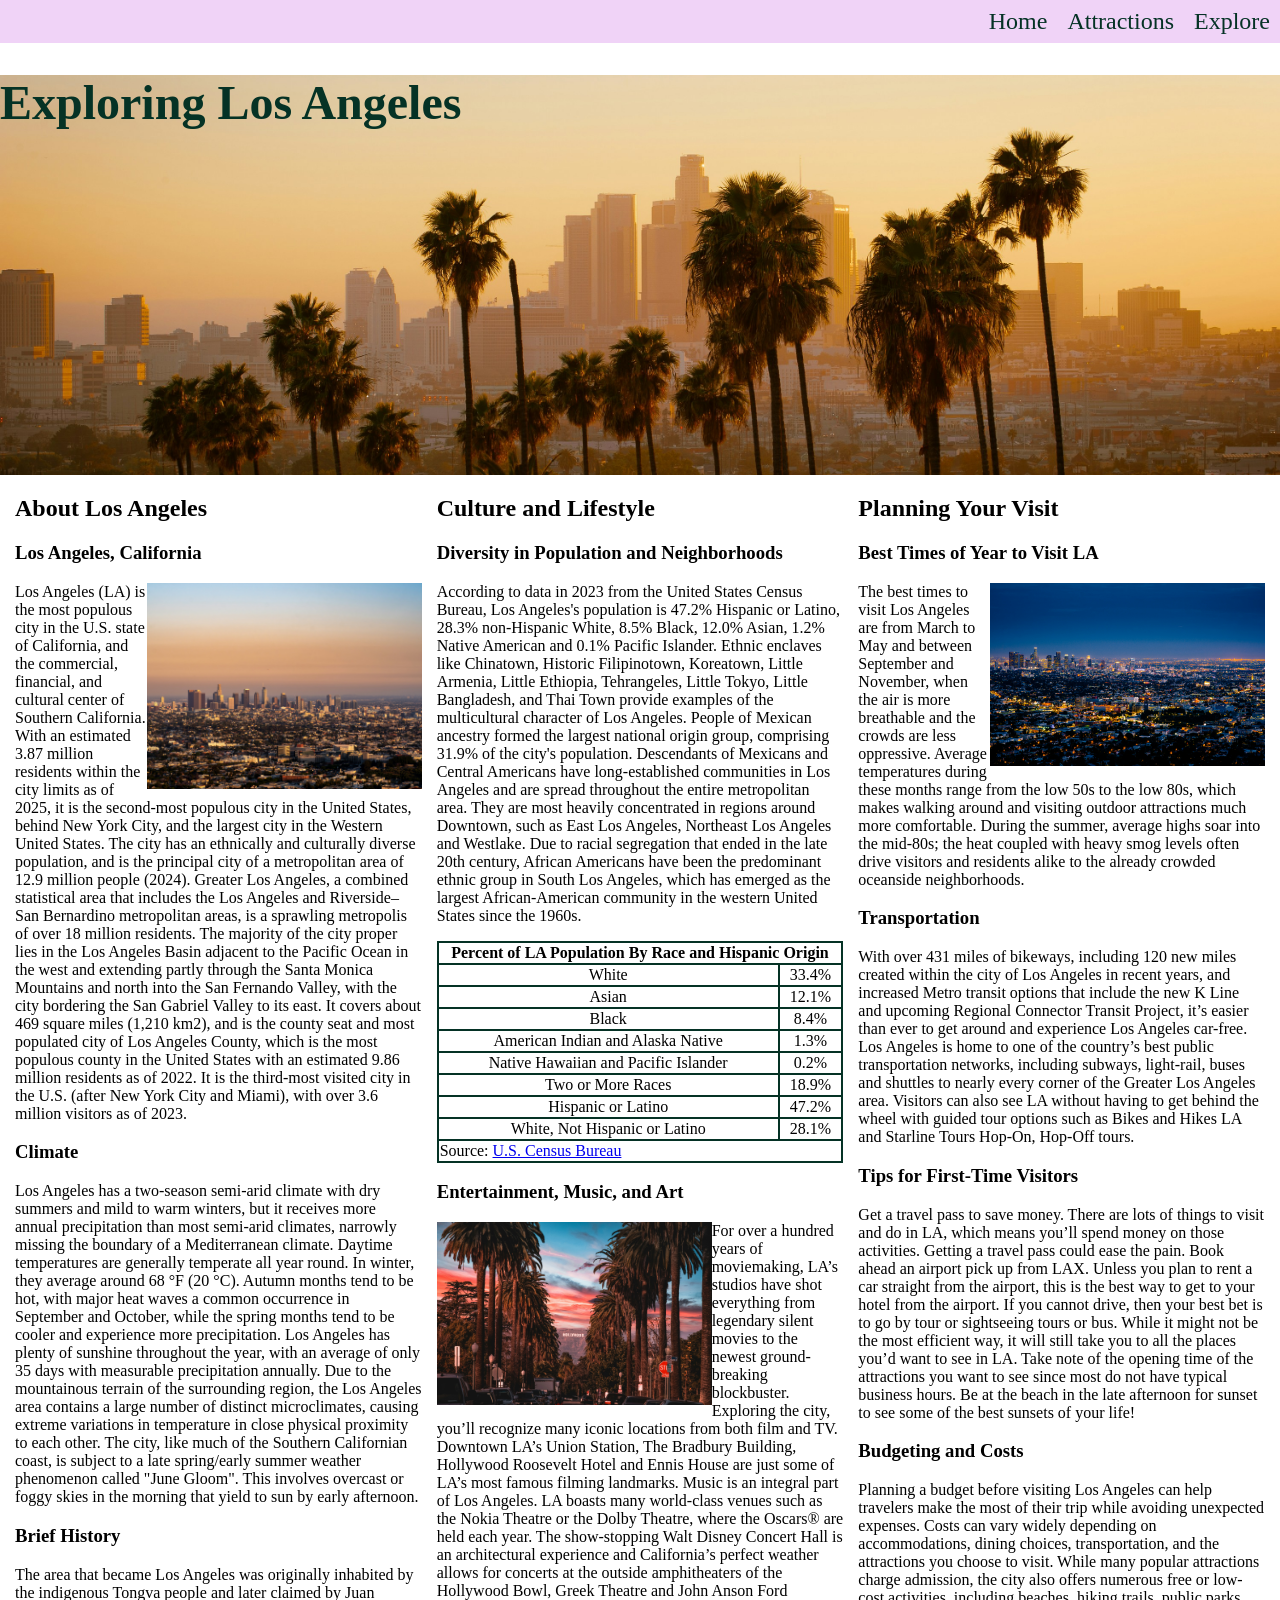
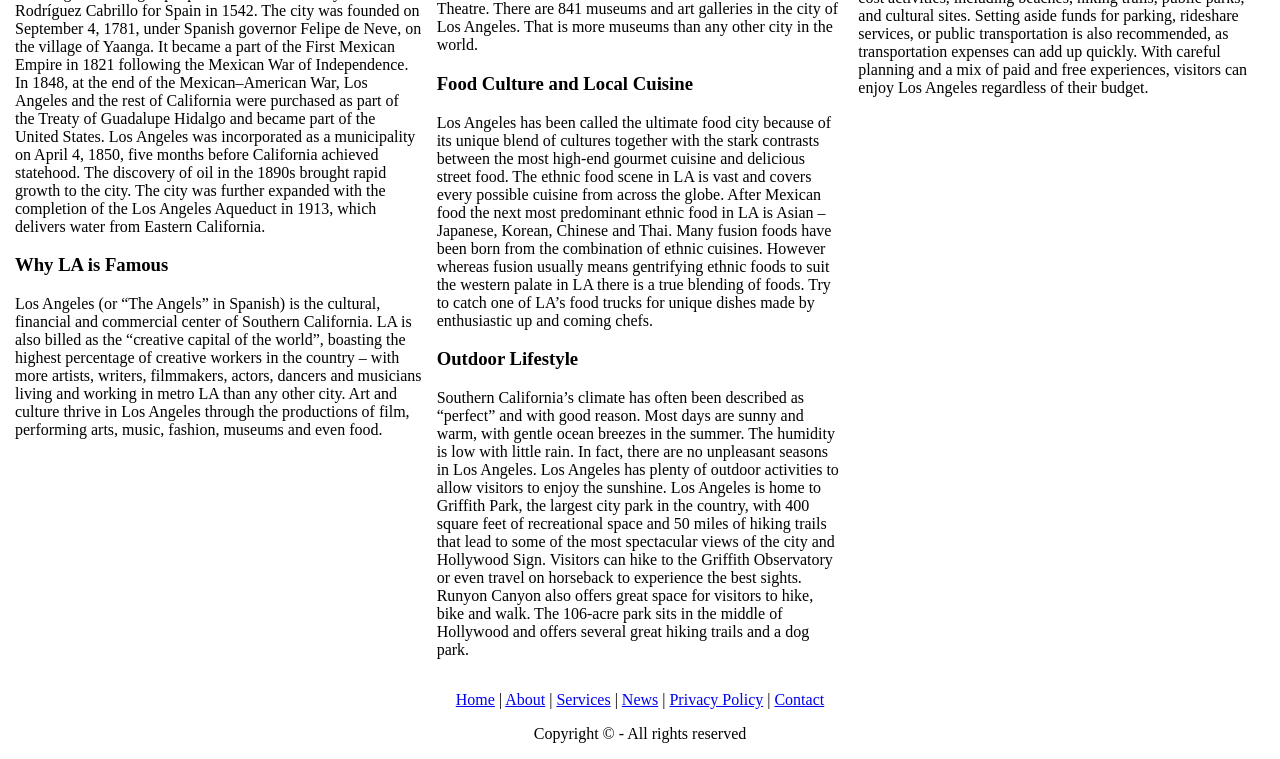
==== commit 6f2fc4a4: "Updating all files with changes" ====
--- a/index.html
+++ b/index.html
@@ -13,15 +13,15 @@
                 <li><a href="local.html">Explore</a></li>
             </ul>
         </nav>
-        <div id="home-hero">
+        <div id="home-hero" class="hero">
             <h1>Exploring Los Angeles</h1>
         </div>
         <div class="grid-container">
             <!--ARTICLE 1-->
             <article class="article-one">
-                <h2>About Los Angeles</h2>
+                <h2 class="article-heading">About Los Angeles</h2>
                 <h3>Los Angeles, California</h3>
-                <img src="images/index/skyline.jpg" alt="Los Angeles skyline" width="300px" class="img-right">
+                <img src="images/index/skyline.jpg" alt="Los Angeles skyline" width="275px" class="img-right">
                 <p>Los Angeles (LA) is the most populous city in the U.S. state of California, and the commercial, financial, and cultural center of Southern California. With an estimated 3.87 million residents within the city limits as of 2025, it is the second-most populous city in the United States, behind New York City, and the largest city in the Western United States. The city has an ethnically and culturally diverse population, and is the principal city of a metropolitan area of 12.9 million people (2024). Greater Los Angeles, a combined statistical area that includes the Los Angeles and Riverside–San Bernardino metropolitan areas, is a sprawling metropolis of over 18 million residents. The majority of the city proper lies in the Los Angeles Basin adjacent to the Pacific Ocean in the west and extending partly through the Santa Monica Mountains and north into the San Fernando Valley, with the city bordering the San Gabriel Valley to its east. It covers about 469 square miles (1,210 km2), and is the county seat and most populated city of Los Angeles County, which is the most populous county in the United States with an estimated 9.86 million residents as of 2022. It is the third-most visited city in the U.S. (after New York City and Miami), with over 3.6 million visitors as of 2023.</p>
                 <h3 style="clear:both;">Climate</h3>
                 <p>Los Angeles has a two-season semi-arid climate with dry summers and mild to warm winters, but it receives more annual precipitation than most semi-arid climates, narrowly missing the boundary of a Mediterranean climate. Daytime temperatures are generally temperate all year round. In winter, they average around 68 °F (20 °C). Autumn months tend to be hot, with major heat waves a common occurrence in September and October, while the spring months tend to be cooler and experience more precipitation. Los Angeles has plenty of sunshine throughout the year, with an average of only 35 days with measurable precipitation annually. Due to the mountainous terrain of the surrounding region, the Los Angeles area contains a large number of distinct microclimates, causing extreme variations in temperature in close physical proximity to each other. The city, like much of the Southern Californian coast, is subject to a late spring/early summer weather phenomenon called "June Gloom". This involves overcast or foggy skies in the morning that yield to sun by early afternoon.</p>
@@ -32,7 +32,7 @@
             </article>
             <!--ARTICLE 2-->
             <article class="article-two">
-                <h2>Culture and Lifestyle</h2>
+                <h2 class="article-heading">Culture and Lifestyle</h2>
                 <h3>Diversity in Population and Neighborhoods</h3>
                 <p>According to data in 2023 from the United States Census Bureau, Los Angeles's population is 47.2% Hispanic or Latino, 28.3% non-Hispanic White, 8.5% Black, 12.0% Asian, 1.2% Native American and 0.1% Pacific Islander. Ethnic enclaves like Chinatown, Historic Filipinotown, Koreatown, Little Armenia, Little Ethiopia, Tehrangeles, Little Tokyo, Little Bangladesh, and Thai Town provide examples of the multicultural character of Los Angeles. People of Mexican ancestry formed the largest national origin group, comprising 31.9% of the city's population. Descendants of Mexicans and Central Americans have long-established communities in Los Angeles and are spread throughout the entire metropolitan area. They are most heavily concentrated in regions around Downtown, such as East Los Angeles, Northeast Los Angeles and Westlake. Due to racial segregation that ended in the late 20th century, African Americans have been the predominant ethnic group in South Los Angeles, which has emerged as the largest African-American community in the western United States since the 1960s.</p>
                 <!-- TABLE ABOUT DEMOGRAPHICS -->
@@ -81,7 +81,7 @@
                     </tfoot>
                 </table>
                 <h3>Entertainment, Music, and Art</h3>
-                <img src="images/index/streetview.jpg" alt="Hollywood sign from below between two lines of palm trees" width="300px" class="img-left">
+                <img src="images/index/streetview.jpg" alt="Hollywood sign from below between two lines of palm trees" width="275px" class="img-left">
                 <p>For over a hundred years of moviemaking, LA’s studios have shot everything from legendary silent movies to the newest ground-breaking blockbuster. Exploring the city, you’ll recognize many iconic locations from both film and TV. Downtown LA’s Union Station, The Bradbury Building, Hollywood Roosevelt Hotel and Ennis House are just some of LA’s most famous filming landmarks. Music is an integral part of Los Angeles. LA boasts many world-class venues such as the Nokia Theatre or the Dolby Theatre, where the Oscars® are held each year. The show-stopping Walt Disney Concert Hall is an architectural experience and California’s perfect weather allows for concerts at the outside amphitheaters of the Hollywood Bowl, Greek Theatre and John Anson Ford Theatre. There are 841 museums and art galleries in the city of Los Angeles. That is more museums than any other city in the world.</p>
                 <h3 style="clear:both;">Food Culture and Local Cuisine</h3>
                 <p>Los Angeles has been called the ultimate food city because of its unique blend of cultures together with the stark contrasts between the most high-end gourmet cuisine and delicious street food. The ethnic food scene in LA is vast and covers every possible cuisine from across the globe. After Mexican food the next most predominant ethnic food in LA is Asian – Japanese, Korean, Chinese and Thai. Many fusion foods have been born from the combination of ethnic cuisines. However whereas fusion usually means gentrifying ethnic foods to suit the western palate in LA there is a true blending of foods. Try to catch one of LA’s food trucks for unique dishes made by enthusiastic up and coming chefs.</p>
@@ -90,9 +90,9 @@
             </article>
             <!--ARTICLE 3-->
             <article class="article-three">
-                <h2>Planning Your Visit</h2>
+                <h2 class="article-heading">Planning Your Visit</h2>
                 <h3>Best Times of Year to Visit LA</h3>
-                <img src="images/index/nighttime.jpg" alt="Los Angeles skyline at night" width="300px" class="img-right">
+                <img src="images/index/nighttime.jpg" alt="Los Angeles skyline at night" width="275px" class="img-right">
                 <p>The best times to visit Los Angeles are from March to May and between September and November, when the air is more breathable and the crowds are less oppressive. Average temperatures during these months range from the low 50s to the low 80s, which makes walking around and visiting outdoor attractions much more comfortable. During the summer, average highs soar into the mid-80s; the heat coupled with heavy smog levels often drive visitors and residents alike to the already crowded oceanside neighborhoods.</p>
                 <h3 style="clear:both;">Transportation</h3>
                 <p>With over 431 miles of bikeways, including 120 new miles created within the city of Los Angeles in recent years, and increased Metro transit options that include the new K Line and upcoming Regional Connector Transit Project, it’s easier than ever to get around and experience Los Angeles car-free. Los Angeles is home to one of the country’s best public transportation networks, including subways, light-rail, buses and shuttles to nearly every corner of the Greater Los Angeles area. Visitors can also see LA without having to get behind the wheel with guided tour options such as Bikes and Hikes LA and Starline Tours Hop-On, Hop-Off tours.</p>
